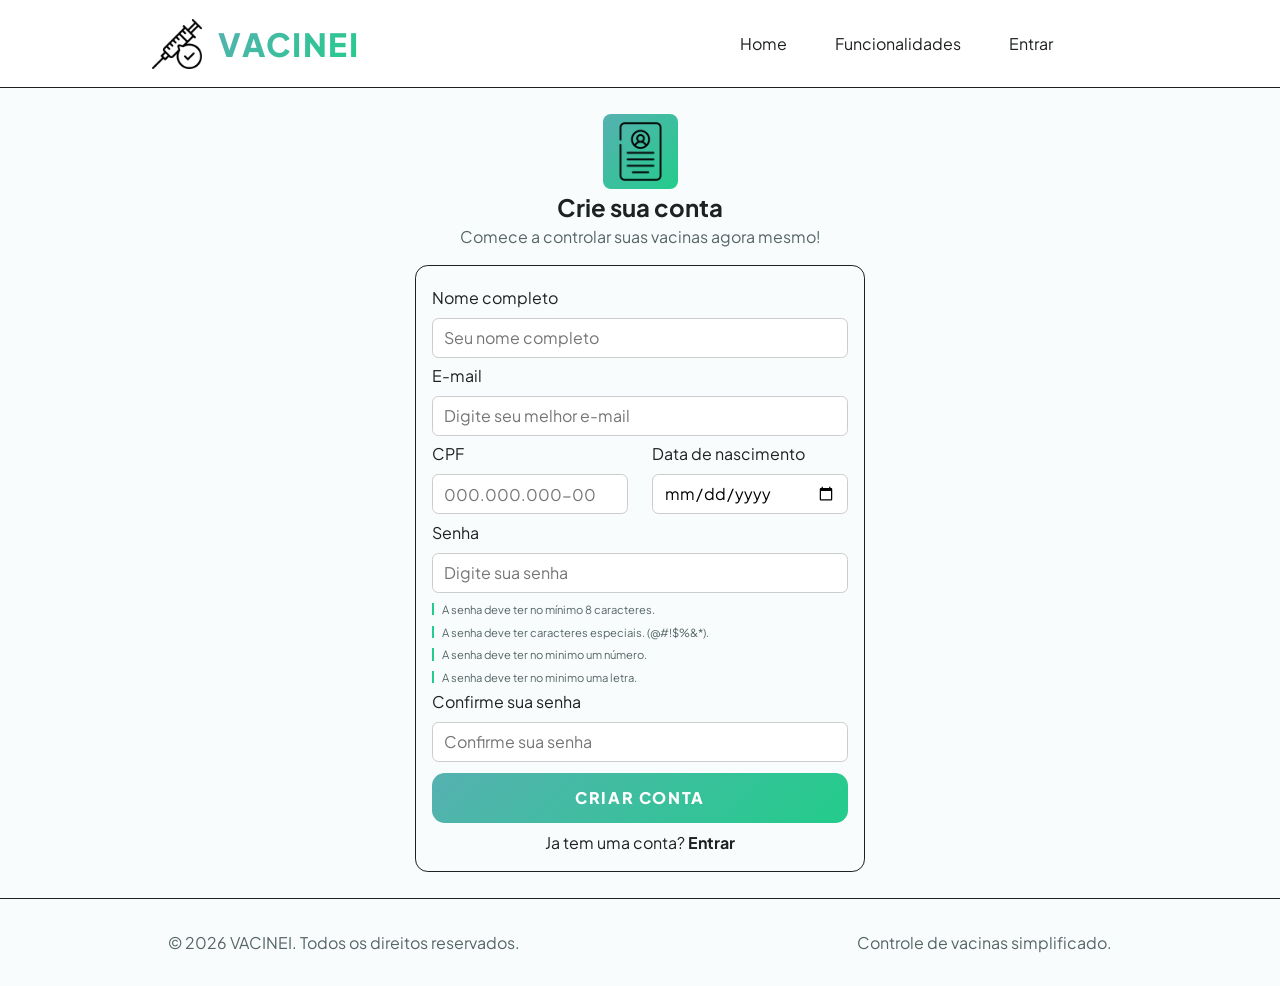
==== pages/cadastro.html @ d7cae75d "feat(todos) inclusao de responsividade para desktop, notebook ,celulares e tablets" ====
<!doctype html>
<html lang="pt-br">
  <head>
    <!--Meta-->
    <meta charset="UTF-8" />
    <meta name="viewport" content="width=device-width, initial-scale=1.0" />
    <meta name="description" content="Vacinei: A forma mais segura e fácil de gerenciar sua carteira de vacinação digital. Receba alertas e mantenha seu histórico sempre à mão.">
    <meta property="og:type" content="website">
    <meta property="og:title" content="VACINEI - Sua Carteira de Vacinas Digital">
    <meta property="og:description" content="Controle suas vacinas de forma simples e segura.">
    <meta property="og:image" content="https://seusite.com/assets/images/og-image.jpg">
    <meta property="twitter:card" content="summary_large_image">
    <!--Links-->
    <link rel="icon" href="../assets/flaticon/favicon.ico" type="image/x-icon">
    <link rel="stylesheet" href="../css/reset.css">
    <link rel="stylesheet" href="../css/main.css">
    <link rel="stylesheet" href="../css/modules/header.css">
    <link rel="stylesheet" href="../css/modules/footer.css">
    <link rel="stylesheet" href="../css/modules/cadastro.css">
    <link rel="preconnect" href="https://fonts.googleapis.com">
    <link rel="preconnect" href="https://fonts.gstatic.com" crossorigin>
    <link href="https://fonts.googleapis.com/css2?family=Plus+Jakarta+Sans:ital,wght@0,200..800;1,200..800&display=swap" rel="stylesheet">
    <!--Title-->
    <title>VACINEI | Sua Carteira de vacinas Digital</title>
  </head>

  <body>
    <header id="navbar">
        <div class="navbar__logo-container">
            <img src="../assets/images/vacinei-logo.png" alt="logo vacinei" class="navbar__logo-image">
            <p class="navbar__logo-text">Vacinei</p>
        </div>
        <nav class="navbar__links-container">
            <ul>
                <li><a href="../index.html">Home</a></li>
                <li><a href="../index.html#features">Funcionalidades</a></li>
                <li><a href="login.html" class="nav-link-login">Entrar</a></li>
            </ul>
        </nav>
    </header>


    <main id="create-account" class="auth-wrapper">
        <img class="create-account__image"src="../assets/images/formulario.png" alt="icone de cadastro">
        <h2 class="create-account__title">Crie sua conta</h2>
        <p class="create-account__description">Comece a controlar suas vacinas agora mesmo!</p>
        <form action="#" method="POST" class="auth-form">
            <div class="input-group">
                <label for="full_name">Nome completo</label>
                <input type="text" id="full_name" name="full_name" placeholder="Seu nome completo" required>
            </div>
            <div class="input-group"> 
                <label for="email">E-mail</label>
                <input type="email" id="email" name="email" placeholder="Digite seu melhor e-mail" required>
            </div>
            <div class="input-row">
                <div class="input-group">    
                    <label for="cpf">CPF</label>
                    <input type="text" id="cpf" name="cpf" placeholder="000.000.000-00" required>
                </div>
                <div class="input-group">
                    <label for="birthdate">Data de nascimento</label>
                    <input type="date" id="birthdate" name="birthdate" required>
                </div>
            </div>
            <div class="input-group">    
                <label for="password">Senha</label>
                <input type="password" id="password" name="password" placeholder="Digite sua senha" minlength="8" required>
                <small class="input-helper">A senha deve ter no mínimo 8 caracteres.</small>
                <small class="input-helper">A senha deve ter caracteres especiais. (@#!$%&*).</small>
                <small class="input-helper">A senha deve ter no minimo um número.</small>
                <small class="input-helper">A senha deve ter no minimo uma letra.</small>
            </div>
            <div class="input-group">
                <label for="password_confirm">Confirme sua senha</label>
                <input type="password" id="password_confirm" name="password_confirm" placeholder="Confirme sua senha" required>
            </div>
            <button type="submit" class="bttn">Criar conta</button>

            <div class="auth_footer">
                <p>Ja tem uma conta? <a href="/pages/login.html">Entrar</a></p>

            </div>
        </form>
    </main>
      <footer id="footer">
      <p class="footer__credits">
        © 2026 VACINEI. Todos os direitos reservados.
      </p>
      <p class="footer__text">Controle de vacinas simplificado.</p>
    </footer>
  </body>
</html>
---- css/main.css ----
:root {
  /* --- PALETA PRINCIPAL (Extraída da imagem) --- */
  --primary-color: #23cc8b;       /* O tom principal do seu print */
  --primary-light: #56b1b1;       /* Versão mais clara para o degradê */
  
  /* --- DEGRADÊ --- */
  /* Linear gradient suave seguindo a inclinação da imagem */
  --brand-gradient: linear-gradient(135deg, var(--primary-light) 0%, var(--primary-color) 100%);

  /* --- CORES NEUTRAS (Conforto Visual) --- */
  /* Um "Preto" levemente azulado para não agredir a vista */
  --text-main: #1d2121;           
  /* Um "Cinza" equilibrado para textos secundários e descrições */
  --text-muted: #576566;          
  /* Um "Branco" levemente acinzentado (Off-white) para o fundo */
  --bg-body: #f8fcfc;             
  /* Branco puro apenas para elementos que precisam saltar aos olhos (cards) */
  --white: #ffffff;               

  /* Botão Editar - Amarelo */
--yellow-primary: #ffe082;
--yellow-secondary: #fbc02d;
--edit-gradient: linear-gradient(
  135deg,
  #ffe082 0%,   /* amarelo claro */
  #fbc02d 100%  /* amarelo mais forte */
);

/* Botão Excluir - Vermelho */

--red-primary:#ef5350;
--red-secondary: #c62828;
--delete-gradient: linear-gradient(
  135deg,
  #ef5350 0%,   /* vermelho claro */
  #c62828 100%  /* vermelho mais intenso */
);

  /* --- OUTRAS VARIÁVEIS ÚTEIS --- */
  --border-color: #1d2121;

  --border-radius: 0.8rem;
}

body{
    width: 100%;
    font-family: "Plus Jakarta Sans", sans-serif;
    background-color: var(--bg-body);
    color: var(--text-main);

}

/* Botões */
.bttn{
    background: var(--brand-gradient);
    padding: .8rem;
    border-radius: var(--border-radius);
    text-transform: uppercase;
    font-weight: 900;
    color: var(--white);
    letter-spacing: .1rem;
    transition: transform 0.6s ease;
}

.bttn.delete{
    background: var(--delete-gradient);
}

.bttn:hover{
   filter: brightness(1.1);
    transform: translateY(-2px);
    box-shadow: 0 4px 15px rgba(35, 204, 139, 0.3);
}

/* Links */
a:not(.bttn):hover{
    color: var(--primary-color);
}

a{
    cursor: pointer;
}

/* Inputs */
.input-group{
    width: 100%;
    display: flex;
    flex-direction: column;
    margin: .2rem 0;
    gap: .5rem;
    position: relative;
}

.auth-form input:focus {
    outline: none;
    border-color: var(--primary-color);
    box-shadow: 0 0 0 3px rgba(35, 204, 139, 0.1);
}

.input-helper{
    display: block;
    font-size: 0.7rem;
    color: var(--text-muted);
    line-height: 1.1;
    margin-top: 0.15rem;
    padding-left: 0.5rem;
    border-left: 2px solid var(--primary-color);
}

input[type="file"]{
    padding: 0 !important;
}

input[type="checkbox"]{
    display: none;
}

input:checked + .slider {
  background: var(--brand-gradient);
}

input:checked + .slider:before {
  transform: translateX(24px);
}

.auth-form{
    border: 1px solid var(--text-main);
    border-radius: var(--border-radius);
    padding: 1rem;
    max-width: 450px;
    display: flex;
    flex-direction: column;
    justify-content: center;
    align-items: center;
}

.input-row {
    display: grid;
    grid-template-columns: 1fr 1fr;
    gap: 1.5rem; 
    width: 100%;
}


.auth-form input {
    padding: 0.7rem;
    border: 1px solid #ccc; 
    border-radius: 0.4rem;
    font-family: inherit; 
    width: 100%;
    height: 2.5rem;
}


/* Outro */
.highlight{
    background: var(--brand-gradient);
    -webkit-background-clip: text;
    -webkit-text-fill-color: transparent;
}

.auth-wrapper{
    min-height: 90vh;
    display: flex;
    flex-direction: column;
    align-items: center;
    justify-content: center;
}

.onlyreader{
    display: none;
}

.applied{
    border: 1px solid var(--primary-light);
    color: var(--primary-color);
}

.pending{
    border: 1px solid var(--yellow-primary);
    color: var(--yellow-secondary);
}

.slider{
    position: absolute;
    cursor: pointer;
    top: 0; left: 0; right: 0; bottom: 0;
    background-color: #ccc;
    transition: .4s;
    border-radius: 34px;
}

.slider:before {
  position: absolute;
  content: "";
  height: 18px;
  width: 18px;
  left: 4px;
  bottom: 4px;
  background-color: white;
  transition: .4s;
  border-radius: 50%;
  box-shadow: 0 2px 4px rgba(0,0,0,0.2);
}

.section-title{
    display: flex;
    gap: 1rem;
    border-bottom: 1px solid var(--text-muted);
    margin-bottom: 1rem;
}

.section-text-title{
    font-size: 1.2rem;
}

.section-text-desc{
    font-size: .9rem;
    color: var(--text-muted);
}

.section-text{
    margin-bottom: 1rem;
}

.section-image{
    width: 3.125rem;
    height: auto;
    object-fit: contain;
}

.mobile-menu{
    display: none;
}
---- css/modules/header.css ----
#navbar{
    width: 100%;
    height: 5.5rem;
    border-bottom: 1px solid var(--text-main);
    position: sticky;
    display: flex;
    top: 0;
    left: 0;
    z-index: 99999;
    background-color: var(--white);
    box-shadow: var(--shadow-sm);

}

.navbar__logo-container{
    display: flex;
    justify-content: center;
    align-items: center;
    gap: 1rem;
    width: 40%;
}

.navbar__logo-image{
    width: 3.125rem;
}

.navbar__logo-text{
    background: var(--brand-gradient);
    -webkit-background-clip: text;
    -webkit-text-fill-color: transparent;
    font-weight: 900;
    text-transform: uppercase;
    letter-spacing: 0.1rem;
    font-size: 2rem;
}

.navbar__links-container{
    width: 60%;
    display: flex;
    justify-content: center;
    align-items: center; 
}

.navbar__links-container ul{
    display: flex;
    gap: 3rem;
}


/* MEDIA QUERIES (RESPONSIVIDADE) */
@media (max-width: 768px){
    .navbar__logo-image{
        display: none;
    }

    .navbar__logo-container{
        width: 30%;
    }
    
    .navbar__links-container{
        width: auto;
    }
}

@media (max-width: 576px){

    #navbar{
        justify-content:space-between;
        align-items: center;
        padding: 0 1.5rem;
    }

    .navbar__logo-container{
        width: auto !important;
    }

    .mobile-menu{
        position: relative;
        display: flex;
        align-items: center;
        justify-content: center;
        margin-left: auto;
    }

    .mobile-menu__img{
        width: 2rem;
        height: auto;
    }

    .mobile-menu input{
        opacity: 0;
        position: absolute;
        cursor: pointer;
        z-index: 10;
        display: flex;
        width: 100%;
        height: 100%;
    } 

    .navbar__links-container ul {
        display: none; 
        flex-direction: column;
        position: absolute;
        top: 5.5rem; 
        right: 0;
        width: 100%;
        backdrop-filter: blur(20px);
        border-bottom: 1px solid var(--text-main);
        padding: 2rem;
        gap: 2rem;
        text-align: center;
        box-shadow: 0 10px 15px rgba(0,0,0,0.1);
    }

    .mobile-menu:has(input:checked) + .navbar__links-container ul {
        display: flex;
    }

    .mobile-menu input:checked + .mobile-menu__img {
        content: url("/assets/images/fechar.png");
        transform: rotate(90deg);
        transition: transform 0.3s ease;
    }

    
}
---- css/modules/footer.css ----
#footer{
    height: 5.5rem;
    border-top: 1px solid var(--border-color);
    display: flex;
    justify-content: space-around;
    align-items: center;
    color: var(--text-muted);
}

/* MEDIA QUERIES */


@media (max-width: 576px){

    #footer{
        padding: 1rem;
        text-align: center;
    }
}
---- css/modules/cadastro.css ----
.create-account__image{
    width: 4.688rem;
    background:var(--brand-gradient);
    padding: .5rem;
    border-radius: .5rem;
}

.create-account__description{
    color: var(--text-muted);
    max-width: 600px;
    text-align: center;
    margin-bottom: 1rem;
}

#create-account button{
    margin-top: 0.5rem;
    width: 100%;
}

.auth_footer p{
    margin-top: .5rem;
    size: 0.6rem;
}

.auth_footer a{
    font-weight: 700;
}


@media (max-width: 1024px){
    main{
        height: 100vh;
    }

}
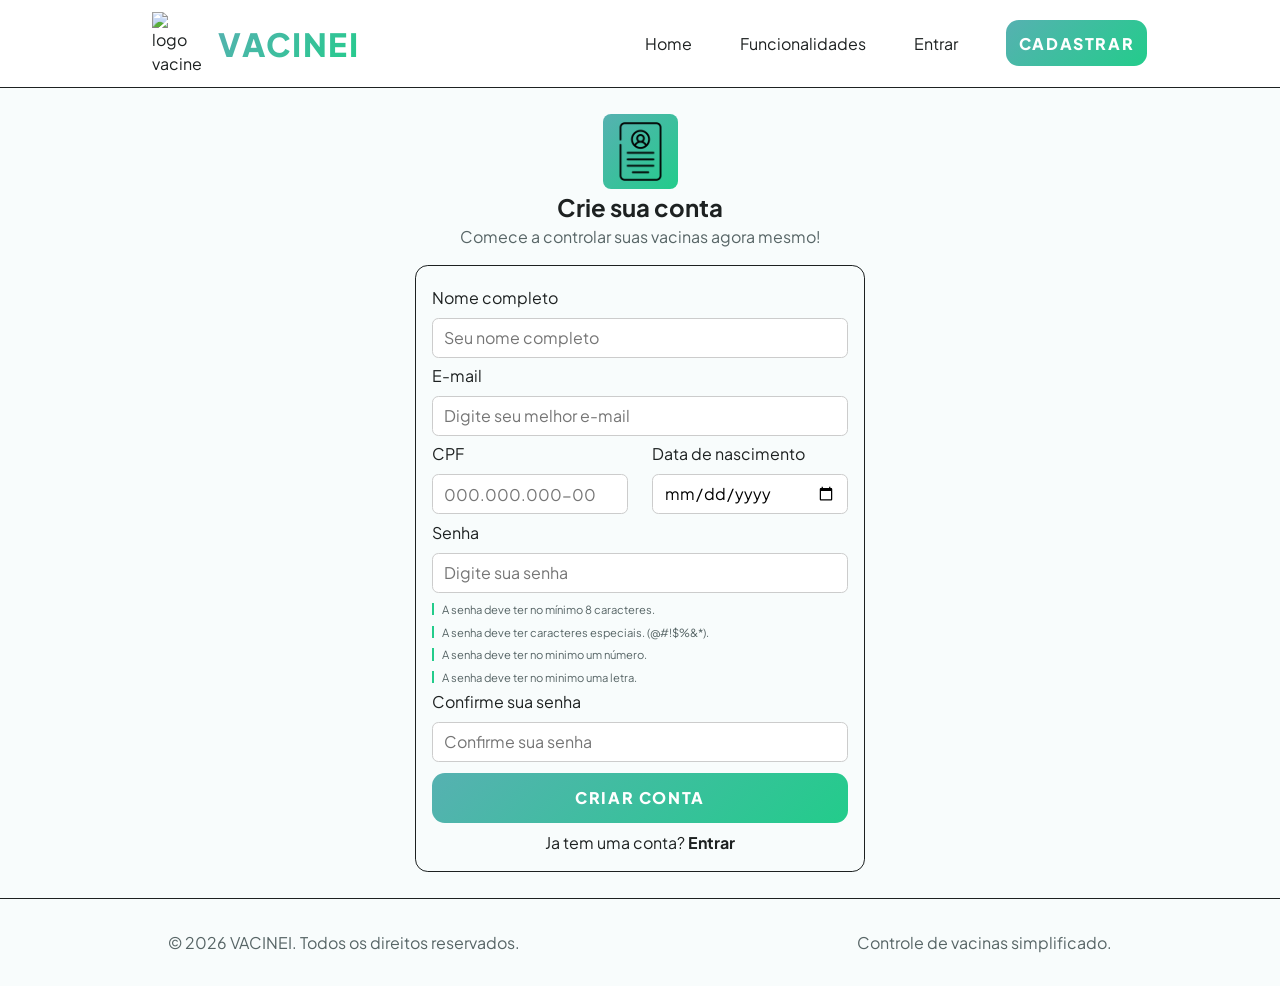
==== commit 7f27d57c: "fix(configuracoes, dashboard, login e cadastro) melhorias na responsividade" ====
--- a/pages/cadastro.html
+++ b/pages/cadastro.html
@@ -25,16 +25,21 @@
   </head>
 
   <body>
-    <header id="navbar">
+ <header id="navbar">
         <div class="navbar__logo-container">
-            <img src="../assets/images/vacinei-logo.png" alt="logo vacinei" class="navbar__logo-image">
+            <img src="./assets/images/vacinei-logo.png" alt="logo vacinei" class="navbar__logo-image">
             <p class="navbar__logo-text">Vacinei</p>
+        </div>
+        <div class="mobile-menu">
+            <input type="checkbox">
+            <img class="mobile-menu__img" src="../assets/images/cardapio.png">
         </div>
         <nav class="navbar__links-container">
             <ul>
-                <li><a href="../index.html">Home</a></li>
-                <li><a href="../index.html#features">Funcionalidades</a></li>
-                <li><a href="login.html" class="nav-link-login">Entrar</a></li>
+                <li><a href="index.html">Home</a></li>
+                <li><a href="#features">Funcionalidades</a></li>
+                <li><a href="./pages/login.html" class="nav-link-login">Entrar</a></li>
+                <li><a href="./pages/cadastro.html" class="bttn">Cadastrar</a></li>
             </ul>
         </nav>
     </header>
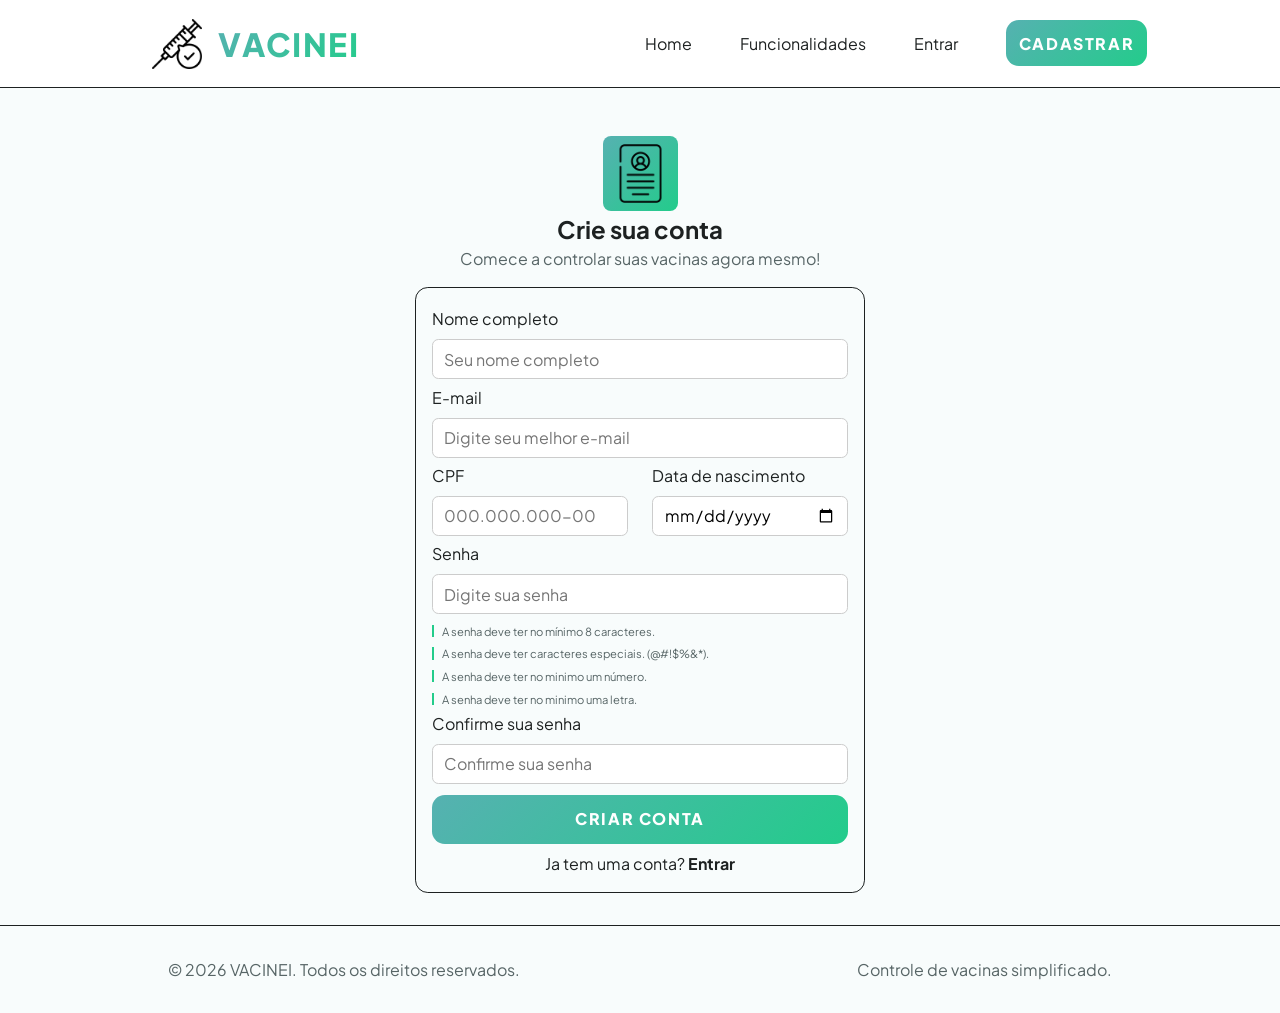
==== commit de79dc1b: "feat(add-edit) adiciona add-edit page" ====
--- a/pages/cadastro.html
+++ b/pages/cadastro.html
@@ -27,7 +27,7 @@
   <body>
  <header id="navbar">
         <div class="navbar__logo-container">
-            <img src="./assets/images/vacinei-logo.png" alt="logo vacinei" class="navbar__logo-image">
+            <img src="../assets/images/vacinei-logo.png" alt="logo vacinei" class="navbar__logo-image">
             <p class="navbar__logo-text">Vacinei</p>
         </div>
         <div class="mobile-menu">
@@ -38,7 +38,7 @@
             <ul>
                 <li><a href="index.html">Home</a></li>
                 <li><a href="#features">Funcionalidades</a></li>
-                <li><a href="./pages/login.html" class="nav-link-login">Entrar</a></li>
+                <li><a href="../pages/login.html" class="nav-link-login">Entrar</a></li>
                 <li><a href="./pages/cadastro.html" class="bttn">Cadastrar</a></li>
             </ul>
         </nav>
--- a/css/main.css
+++ b/css/main.css
@@ -42,13 +42,23 @@
   --border-radius: 0.8rem;
 }
 
+html,
 body{
-    width: 100%;
+    height: 100%;
+    margin: 0;
+}
+
+body{
     font-family: "Plus Jakarta Sans", sans-serif;
     background-color: var(--bg-body);
     color: var(--text-main);
-
-}
+    min-height: 100vh;
+}
+
+main{
+    flex: 1 0 auto;
+}
+
 
 /* Botões */
 .bttn{
@@ -134,11 +144,12 @@
     align-items: center;
 }
 
-.input-row {
+.input-row{
     display: grid;
     grid-template-columns: 1fr 1fr;
     gap: 1.5rem; 
     width: 100%;
+    align-items: center;
 }
 
 
@@ -160,7 +171,6 @@
 }
 
 .auth-wrapper{
-    min-height: 90vh;
     display: flex;
     flex-direction: column;
     align-items: center;
@@ -171,6 +181,7 @@
     display: none;
 }
 
+/* Badges */
 .applied{
     border: 1px solid var(--primary-light);
     color: var(--primary-color);
@@ -181,6 +192,8 @@
     color: var(--yellow-secondary);
 }
 
+
+/* Sliders/Toggles */
 .slider{
     position: absolute;
     cursor: pointer;
@@ -203,6 +216,7 @@
   box-shadow: 0 2px 4px rgba(0,0,0,0.2);
 }
 
+/* Section Components */
 .section-title{
     display: flex;
     gap: 1rem;
@@ -231,4 +245,16 @@
 
 .mobile-menu{
     display: none;
-}+}
+
+.sections{
+    border: 1px solid var(--text-main);
+    border-radius: var(--border-radius);
+    padding: 2rem;
+    display: flex;
+    flex-direction: column;
+    justify-content: center;
+    margin-bottom: 1rem;
+    width: 850px;
+    max-width: 850px;
+}
--- a/css/modules/header.css
+++ b/css/modules/header.css
@@ -9,6 +9,8 @@
     z-index: 99999;
     background-color: var(--white);
     box-shadow: var(--shadow-sm);
+    margin-bottom: 3rem;
+    flex-shrink: 0;
 
 }
 
--- a/css/modules/footer.css
+++ b/css/modules/footer.css
@@ -1,15 +1,16 @@
 #footer{
     height: 5.5rem;
+    max-height: 5.5rem !important;
     border-top: 1px solid var(--border-color);
     display: flex;
     justify-content: space-around;
     align-items: center;
     color: var(--text-muted);
+    margin-top: 2rem;
+    flex-shrink: 0;
 }
 
 /* MEDIA QUERIES */
-
-
 @media (max-width: 576px){
 
     #footer{
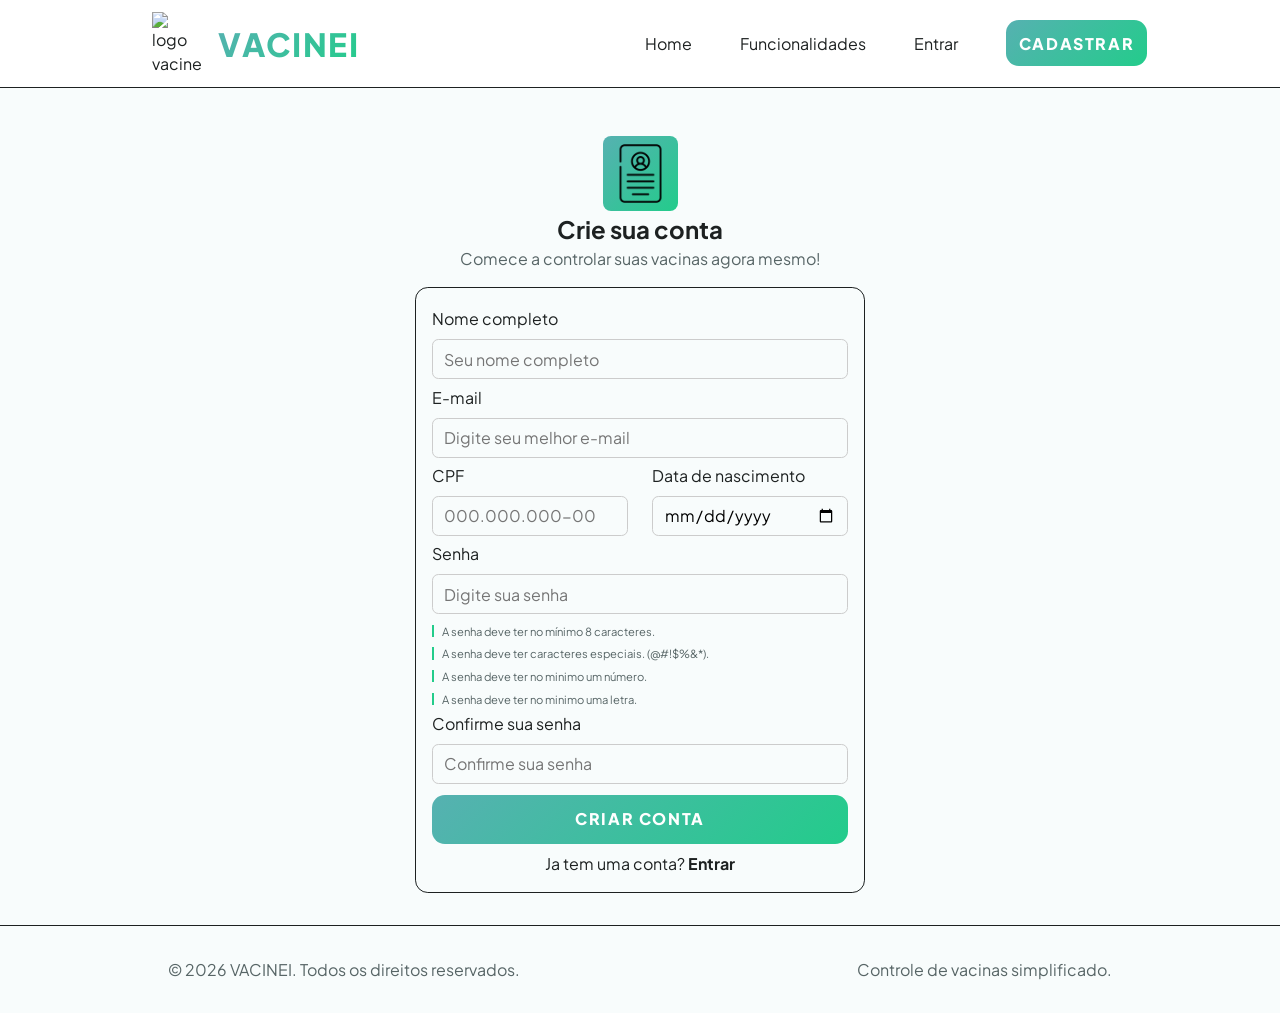
==== commit 0b44c514: "feat: dropdown menu e foto no dropdown" ====
--- a/pages/cadastro.html
+++ b/pages/cadastro.html
@@ -26,22 +26,6 @@
 
   <body>
  <header id="navbar">
-        <div class="navbar__logo-container">
-            <img src="../assets/images/vacinei-logo.png" alt="logo vacinei" class="navbar__logo-image">
-            <p class="navbar__logo-text">Vacinei</p>
-        </div>
-        <div class="mobile-menu">
-            <input type="checkbox">
-            <img class="mobile-menu__img" src="../assets/images/cardapio.png">
-        </div>
-        <nav class="navbar__links-container">
-            <ul>
-                <li><a href="index.html">Home</a></li>
-                <li><a href="#features">Funcionalidades</a></li>
-                <li><a href="../pages/login.html" class="nav-link-login">Entrar</a></li>
-                <li><a href="./pages/cadastro.html" class="bttn">Cadastrar</a></li>
-            </ul>
-        </nav>
     </header>
 
 
@@ -49,7 +33,7 @@
         <img class="create-account__image"src="../assets/images/formulario.png" alt="icone de cadastro">
         <h2 class="create-account__title">Crie sua conta</h2>
         <p class="create-account__description">Comece a controlar suas vacinas agora mesmo!</p>
-        <form action="#" method="POST" class="auth-form">
+        <form id="register-form" class="auth-form">
             <div class="input-group">
                 <label for="full_name">Nome completo</label>
                 <input type="text" id="full_name" name="full_name" placeholder="Seu nome completo" required>
@@ -71,10 +55,10 @@
             <div class="input-group">    
                 <label for="password">Senha</label>
                 <input type="password" id="password" name="password" placeholder="Digite sua senha" minlength="8" required>
-                <small class="input-helper">A senha deve ter no mínimo 8 caracteres.</small>
-                <small class="input-helper">A senha deve ter caracteres especiais. (@#!$%&*).</small>
-                <small class="input-helper">A senha deve ter no minimo um número.</small>
-                <small class="input-helper">A senha deve ter no minimo uma letra.</small>
+                <small class="input-helper" id="password-length">A senha deve ter no mínimo 8 caracteres.</small>
+                <small class="input-helper" id="password-special-caracter">A senha deve ter caracteres especiais. (@#!$%&*).</small>
+                <small class="input-helper" id="password-number">A senha deve ter no minimo um número.</small>
+                <small class="input-helper" id="password-letter">A senha deve ter no minimo uma letra.</small>
             </div>
             <div class="input-group">
                 <label for="password_confirm">Confirme sua senha</label>
@@ -83,7 +67,7 @@
             <button type="submit" class="bttn">Criar conta</button>
 
             <div class="auth_footer">
-                <p>Ja tem uma conta? <a href="/pages/login.html">Entrar</a></p>
+                <p>Ja tem uma conta? <a href="./login.html">Entrar</a></p>
 
             </div>
         </form>
@@ -94,5 +78,9 @@
       </p>
       <p class="footer__text">Controle de vacinas simplificado.</p>
     </footer>
+
+    <script src="../js/utils.js"></script>
+    <script src="../js/auth.js"></script>
+    <script src="../js/header.js" defer></script>
   </body>
 </html>
--- a/css/main.css
+++ b/css/main.css
@@ -101,6 +101,10 @@
     position: relative;
 }
 
+.input-group p:first-child{
+    font-weight: 700;
+}
+
 .auth-form input:focus {
     outline: none;
     border-color: var(--primary-color);
@@ -117,6 +121,17 @@
     border-left: 2px solid var(--primary-color);
 }
 
+.helper-invalid{
+    color: var(--red-primary);
+    border-left: 2px solid var(--red-secondary);
+}
+
+.helper-valid{
+    color: var(--primary-color);
+    
+}
+
+
 input[type="file"]{
     padding: 0 !important;
 }
@@ -182,12 +197,12 @@
 }
 
 /* Badges */
-.applied{
+.aplicada{
     border: 1px solid var(--primary-light);
     color: var(--primary-color);
 }
 
-.pending{
+.pendente{
     border: 1px solid var(--yellow-primary);
     color: var(--yellow-secondary);
 }
--- a/css/modules/header.css
+++ b/css/modules/header.css
@@ -40,14 +40,46 @@
     width: 60%;
     display: flex;
     justify-content: center;
-    align-items: center; 
+    align-items: center;
+}
+#navbar__links-container{
+    display: flex;
+    gap: 3rem
+    
 }
 
-.navbar__links-container ul{
+.navbar-links{
     display: flex;
     gap: 3rem;
+    align-items: center;
 }
 
+.section-image{
+    width: 3.5rem;
+    height: auto;
+    border-radius: 50%;
+}
+.dropdown-menu{
+    display: none;
+    flex-direction: column;
+    position: absolute;
+    top: 5.5rem; 
+    right: 8%;
+    width: 30%;
+    backdrop-filter: blur(20px);
+    border-style: solid;
+    border-color: var(--text-main);
+    border-width: 0 1px 1px 1px;
+    padding: 2rem;
+    gap: 2rem;
+    text-align: center;
+    box-shadow: 10px 10px 15px rgba(0,0,0,0.1);
+    justify-content: flex-end;
+}
+
+.dropdown-menu.is-open{
+    display: flex;
+}
 
 /* MEDIA QUERIES (RESPONSIVIDADE) */
 @media (max-width: 768px){
@@ -67,7 +99,7 @@
 @media (max-width: 576px){
 
     #navbar{
-        justify-content:space-between;
+        justify-content: space-between;
         align-items: center;
         padding: 0 1.5rem;
     }
@@ -77,7 +109,6 @@
     }
 
     .mobile-menu{
-        position: relative;
         display: flex;
         align-items: center;
         justify-content: center;
@@ -89,40 +120,35 @@
         height: auto;
     }
 
-    .mobile-menu input{
-        opacity: 0;
+    #menu-toggle-button{
+        transition: transform 0.3s ease;
+    }
+
+    .navbar__links-container{
+        display: none;
+    }
+
+    .navbar__links-container.is-open{
+        display: flex;
         position: absolute;
-        cursor: pointer;
-        z-index: 10;
-        display: flex;
-        width: 100%;
-        height: 100%;
-    } 
-
-    .navbar__links-container ul {
-        display: none; 
-        flex-direction: column;
-        position: absolute;
-        top: 5.5rem; 
+        top: 5.5rem;
         right: 0;
         width: 100%;
-        backdrop-filter: blur(20px);
-        border-bottom: 1px solid var(--text-main);
+    }
+
+    .navbar__links-container.is-open .navbar-links{
+        display: flex;
+        flex-direction: column;
+        width: 100%;
         padding: 2rem;
         gap: 2rem;
         text-align: center;
+        backdrop-filter: blur(20px);
+        border-bottom: 1px solid var(--text-main);
         box-shadow: 0 10px 15px rgba(0,0,0,0.1);
     }
 
-    .mobile-menu:has(input:checked) + .navbar__links-container ul {
-        display: flex;
+    #menu-toggle-button.is-open{
+        transform: rotate(90deg);
     }
-
-    .mobile-menu input:checked + .mobile-menu__img {
-        content: url("/assets/images/fechar.png");
-        transform: rotate(90deg);
-        transition: transform 0.3s ease;
-    }
-
-    
 }
